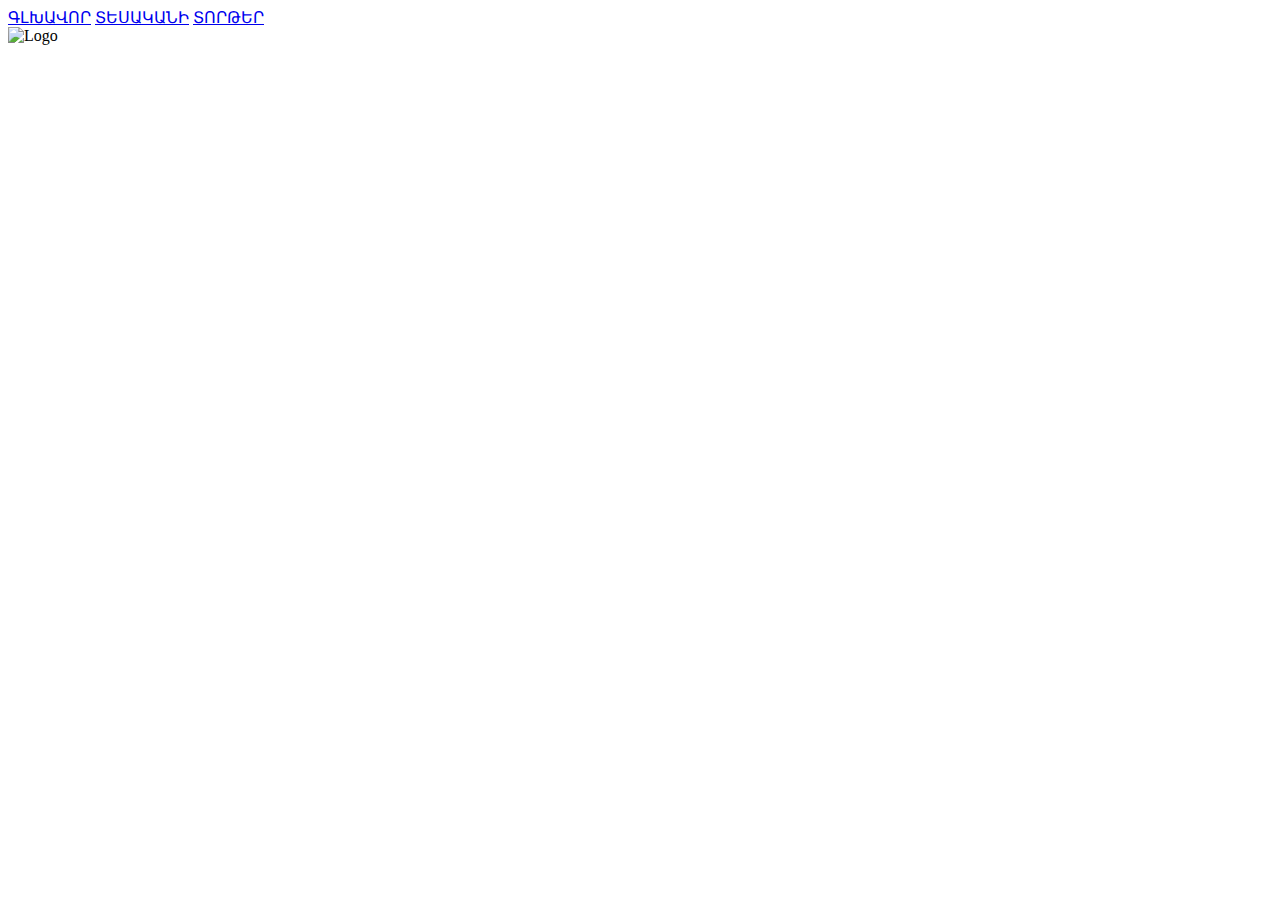
==== index.html @ 01a0c343 "Update index.html" ====
<!DOCTYPE html>
<html lang="en">
<head>
    <meta charset="UTF-8">
    <meta name="viewport" content="width=device-width, initial-scale=1.0">
    <link rel="stylesheet" href="style.css">
    <title>C'est La Vie</title>
</head>
<body>
    <div class="navcontainer">
        <a href="#">ԳԼԽԱՎՈՐ</a>
        <a href="#">ՏԵՍԱԿԱՆԻ</a>
        <a href="#">ՏՈՐԹԵՐ</a>
    </div>

    <div class="logocontainer">
        <img src="img/logopng2x.png" alt="Logo">
    </div>

    <div class="menucontainer">
        <div class="product-container">
            <div class="card"></div>
            <div class="card"></div>
            <div class="card"></div>
            <div class="card"></div>
            <div class="card"></div>
            <div class="card"></div>
            <div class="card"></div>
            <div class="card"></div>
            <div class="card"></div>
            <div class="card"></div>
        </div>
    </div>
</body>
</html>
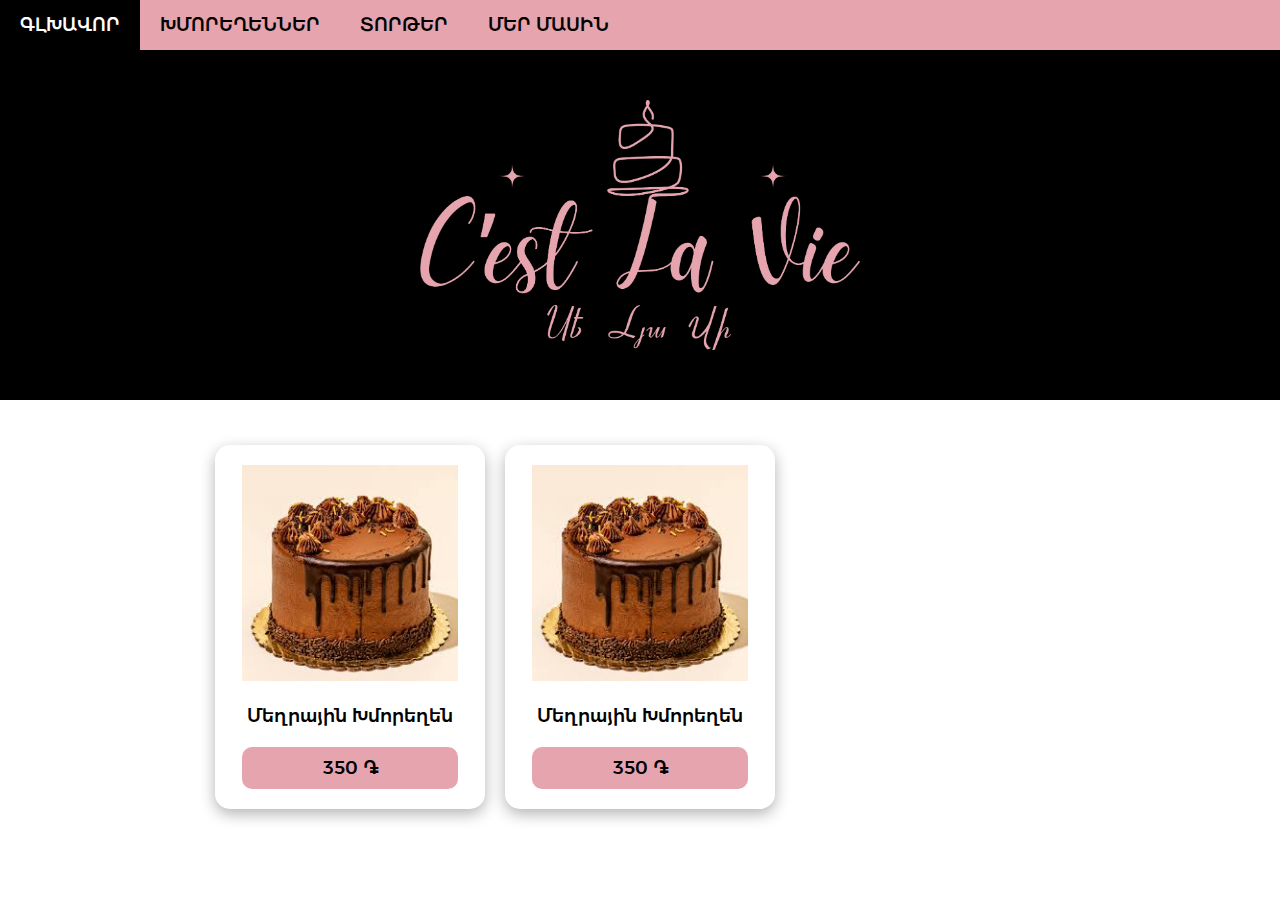
==== commit c85f93f8: "Add files via upload" ====
--- a/index.html
+++ b/index.html
@@ -1,35 +1,80 @@
 <!DOCTYPE html>
-<html lang="en">
+<html lang="ru">
 <head>
     <meta charset="UTF-8">
     <meta name="viewport" content="width=device-width, initial-scale=1.0">
+    <title>C'est La Vie</title>
     <link rel="stylesheet" href="style.css">
-    <title>C'est La Vie</title>
 </head>
 <body>
-    <div class="navcontainer">
-        <a href="#">ԳԼԽԱՎՈՐ</a>
-        <a href="#">ՏԵՍԱԿԱՆԻ</a>
-        <a href="#">ՏՈՐԹԵՐ</a>
+
+
+
+
+
+
+
+    <div class="navbar">
+        <a href="#" style="background-color: black; color: white;">ԳԼԽԱՎՈՐ</a>
+
+        <a href="#">ԽՄՈՐԵՂԵՆՆԵՐ</a>
+
+        <div class="dropdown-container">
+            <a href="#" class="dropdown-btn">ՏՈՐԹԵՐ</a>
+            <ul class="dropdown-menu">
+                <li><a href="#">ՄՐԳԱՅԻՆ</a></li>
+                <li><a href="#">ՇՈԿՈԼԱԴԵ</a></li>
+                <li><a href="#">ՊԱՏՎԵՐՈՎ</a></li>
+            </ul>
+        </div>
+
+        <a href="#">ՄԵՐ ՄԱՍԻՆ</a> 
+
     </div>
+
+
+
+
+
+
 
     <div class="logocontainer">
         <img src="img/logopng2x.png" alt="Logo">
     </div>
 
+
+
+  
+
     <div class="menucontainer">
         <div class="product-container">
-            <div class="card"></div>
-            <div class="card"></div>
-            <div class="card"></div>
-            <div class="card"></div>
-            <div class="card"></div>
-            <div class="card"></div>
-            <div class="card"></div>
-            <div class="card"></div>
-            <div class="card"></div>
-            <div class="card"></div>
+            <div class="card">
+                <div class="slide"><img src="download.jpg" alt="Картинка 1"></div>
+                <div class="productname">Մեղրային Խմորեղեն</div>
+                <div class="productprice">350 ֏</div>
+            </div>
+
+
+            <div class="card">
+                <div class="slide"><img src="download.jpg" alt="Картинка 1"></div>
+                <div class="productname">Մեղրային Խմորեղեն</div>
+                <div class="productprice">350 ֏</div>
+            </div>
+
+
         </div>
     </div>
+
+
+
+
+
+
+
+
+
+
+
+    <script src="script.js"></script>
 </body>
 </html>
--- a/style.css
+++ b/style.css
@@ -0,0 +1,371 @@
+* {
+    margin: 0;
+    padding: 0;
+}
+
+
+
+
+
+
+@font-face {
+    font-family: mlight;
+    src: url(fonts/Montsrratarm-Light.otf);
+}
+@font-face {
+    font-family: mmedium;
+    src: url(fonts/Montserratarm-Medium.otf);
+}
+
+
+
+
+
+
+
+
+
+
+
+
+
+
+
+
+
+
+
+
+
+
+
+.navbar {
+    background: #E5A4AE;
+    display: flex;
+    justify-content: flex-start;
+    align-items: center;
+    width: 100%;
+    height: 50px;
+}
+
+.navbar a {
+    all: unset;
+    display: flex;
+    justify-content: center;
+    align-items: center;
+    color: black;
+    height: 50px;
+    cursor: pointer;
+    font-size: 18px;
+    font-family: mmedium;
+    padding-left: 20px;
+    padding-right: 20px;
+    text-align: center;
+}
+
+.dropdown-container {
+    position: relative;
+}
+
+
+.dropdown-menu {
+    display: none;
+    position: absolute;
+    top: 50px;
+    left: 50%;
+    transform: translateX(-50%); 
+    list-style: none;
+}
+
+
+.dropdown-menu a {
+    font-family: mmedium;
+    color: black;
+    background-color: #E5A4AE;
+    display: flex;
+    justify-content: center;
+    align-items: center;
+}
+
+
+
+
+
+
+
+
+
+
+
+
+
+
+
+
+
+
+
+
+
+
+
+
+.logocontainer {
+    width: 100%;
+    height: 350px;
+    display: flex;
+    justify-content: center;
+    align-items: center;
+    background-color: black;
+}
+
+.logocontainer img {
+    height: 250px;
+    width: auto;
+}
+
+
+
+
+
+
+
+
+
+
+
+
+
+
+
+
+
+
+
+
+
+
+
+
+
+
+
+
+
+.menucontainer {
+    display: flex;
+    width: 100%;
+    height: auto;
+    margin-top: 25px;
+    justify-content: center;
+    align-items: center;
+    margin-bottom: 25px;
+}
+.product-container {
+    display: grid;
+    gap: 20px;
+    grid-template-columns: repeat(3, 1fr); /* 3 cards per row on PC */
+    justify-content: center;
+    align-items: center;
+    padding: 20px;
+    max-width: 1200px;
+    margin: 0 auto;
+}
+
+.card {
+    display: flex;
+    flex-direction: column;
+    width: 270px;
+    height: auto;
+    background-color: white;
+    justify-content: center;
+    align-items: center;
+    box-shadow: 0 5px 15px rgba(0, 0, 0, 0.3);
+    border-radius: 15px;
+}
+
+.slide {
+    width: 80%;
+    height: 50%;
+    overflow: hidden;
+    margin-top: 20px;
+}
+
+.slide img {
+    width: 100%;
+    height: 100%;
+    object-fit: cover;
+}
+
+.productname {
+    margin-top: 20px;
+    color: black;
+    font-family: mmedium;
+    font-size: 18px;
+}
+.productprice {
+    display: flex;
+    justify-content: center;
+    align-items: center;
+    background-color: #E5A4AE;
+    margin-top: 20px;
+    color: black;
+    font-family: mmedium;
+    font-size: 18px;
+    margin-bottom: 20px;
+    width: 80%;
+    padding-top: 10px;
+    padding-bottom: 10px;
+    border-radius: 10px;
+}
+
+
+
+
+
+
+
+
+
+
+
+
+
+
+
+
+
+
+
+
+
+@media (max-width: 300px) {
+    .navbar {
+        height: 30px;
+    }
+    .navbar a {
+        height: 30px;
+        font-size: 7px;
+        padding-left: 5px;
+        padding-right: 5px;
+    }
+    .dropdown-menu {
+        top: 30px;
+        background-color: #E5A4AE;
+    }
+    .logocontainer {
+        height: 150px;
+    }
+    .logocontainer img {
+        height: 100px;
+    }
+    .product-container {
+        grid-template-columns: repeat(1, 1fr);
+        max-width: 200px;
+    } 
+    .card {
+        width: 170px;
+    }
+    .productname {
+        font-size: 12px;
+    }
+    .productprice{
+        font-size: 12px;
+        padding-top: 7px;
+        padding-bottom: 7px;
+    }
+}
+
+
+
+
+@media (max-width: 500px) and (min-width: 300px) {
+    .navbar {
+        height: 50px;
+
+    }
+    .navbar a {
+        height: 50px;
+        font-size: 9.5px;
+        padding-left: 5px;
+        padding-right: 5px;
+    }
+    .dropdown-menu {
+        top: 50px;
+        background-color: #E5A4AE;
+    }
+    .logocontainer {
+        height: 200px;
+    }
+
+    .logocontainer img {
+        height: 150px;
+    }
+    .product-container {
+        grid-template-columns: repeat(2, 1fr);
+        max-width: 400px;
+    }
+    .card {
+        width: 150px;
+    }
+    .productname {
+        font-size: 11px;
+    }
+    .productprice{
+        font-size: 11px;
+        padding-top: 5px;
+        padding-bottom: 5px;
+    }
+    
+  
+    
+}
+
+
+
+@media (min-width: 500px) and (max-width: 1024px) {
+    .navbar {
+        height: 50px;
+    }
+    .navbar a {
+        height: 50px;
+        font-size: 14px;
+        padding-left: 17px;
+        padding-right: 17px;
+    }
+    .dropdown-menu {
+        top: 50px;
+        background-color: #E5A4AE;
+    }
+    .logocontainer{
+        height: 250px;
+    }
+    .logocontainer img {
+        height: 200px;
+    }
+    .product-container {
+        grid-template-columns: repeat(2, 1fr);
+        max-width: 400px;
+    }
+    .card {
+        width: 220px;
+    }
+    .productname {
+        font-size: 15px;
+    }
+    .productprice{
+        font-size: 15px;
+        padding-top: 8px;
+        padding-bottom: 8px;
+    }
+ 
+
+
+}
+
+
+
+
+
+
+
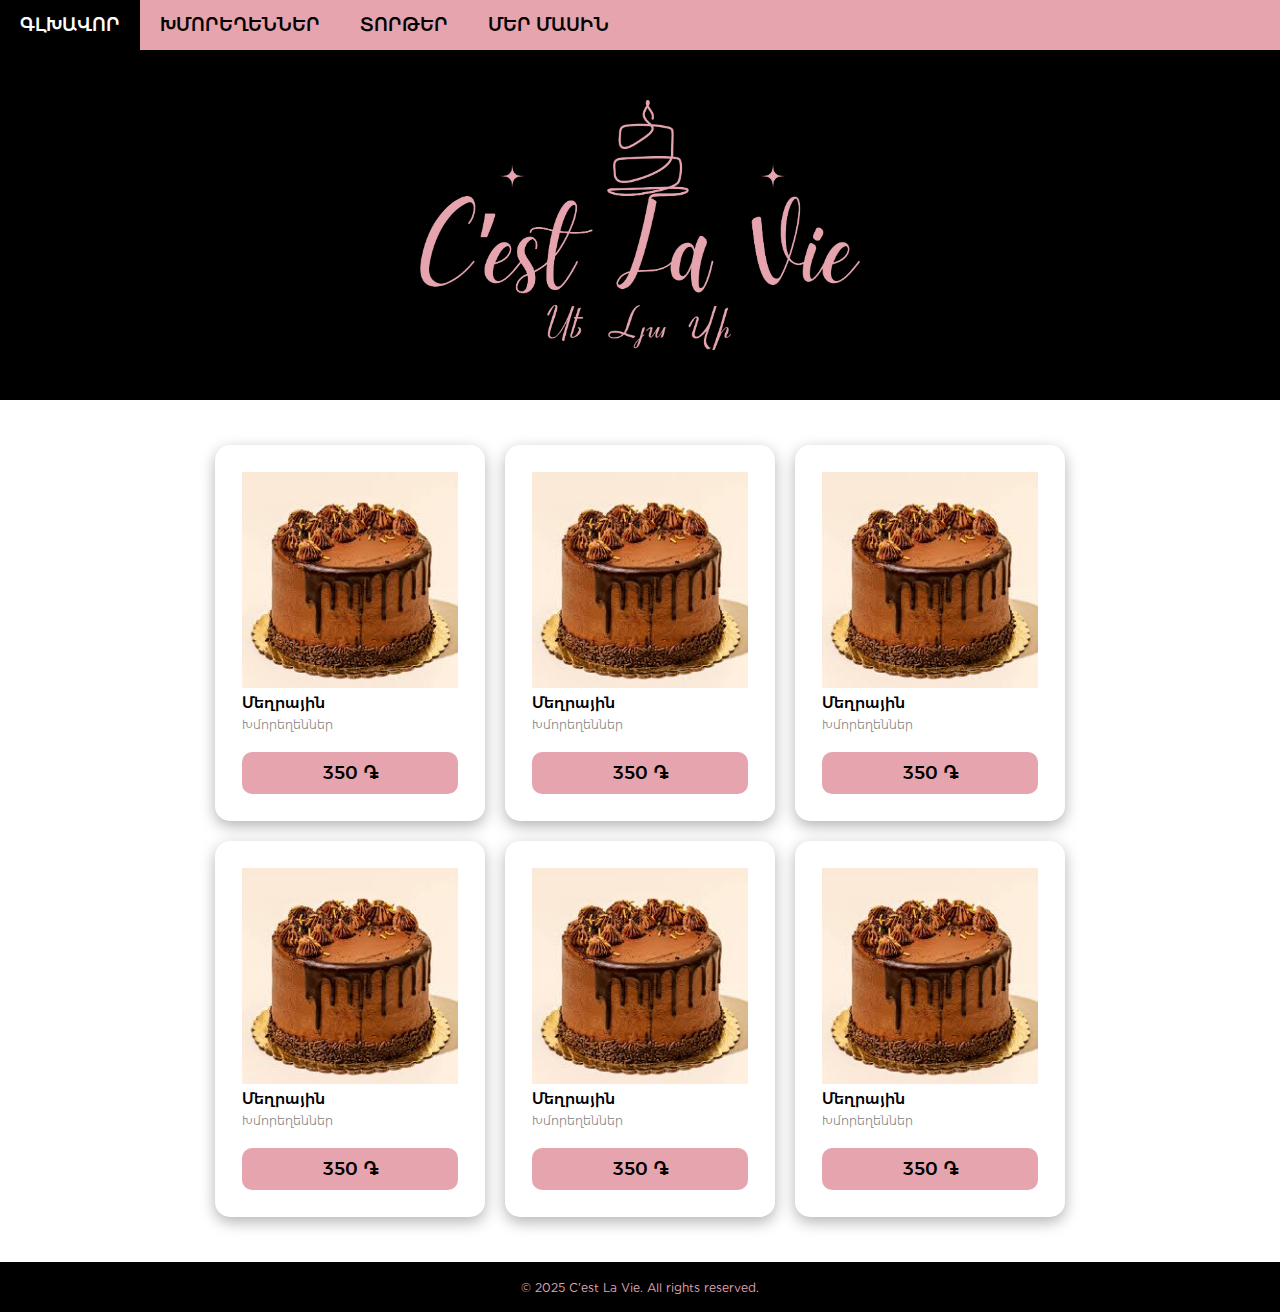
==== commit 78fc2f1d: "Add files via upload" ====
--- a/index.html
+++ b/index.html
@@ -48,22 +48,60 @@
 
     <div class="menucontainer">
         <div class="product-container">
+            
+
             <div class="card">
                 <div class="slide"><img src="download.jpg" alt="Картинка 1"></div>
-                <div class="productname">Մեղրային Խմորեղեն</div>
+                <div class="producttextcontainer"><div class="productname">Մեղրային</div></div>
+                <div class="producttextcontainer"><div class="productcategory">Խմորեղեններ</div></div>
                 <div class="productprice">350 ֏</div>
             </div>
 
+            <div class="card">
+                <div class="slide"><img src="download.jpg" alt="Картинка 1"></div>
+                <div class="producttextcontainer"><div class="productname">Մեղրային</div></div>
+                <div class="producttextcontainer"><div class="productcategory">Խմորեղեններ</div></div>
+                <div class="productprice">350 ֏</div>
+            </div>
 
             <div class="card">
                 <div class="slide"><img src="download.jpg" alt="Картинка 1"></div>
-                <div class="productname">Մեղրային Խմորեղեն</div>
+                <div class="producttextcontainer"><div class="productname">Մեղրային</div></div>
+                <div class="producttextcontainer"><div class="productcategory">Խմորեղեններ</div></div>
+                <div class="productprice">350 ֏</div>
+            </div>
+
+            <div class="card">
+                <div class="slide"><img src="download.jpg" alt="Картинка 1"></div>
+                <div class="producttextcontainer"><div class="productname">Մեղրային</div></div>
+                <div class="producttextcontainer"><div class="productcategory">Խմորեղեններ</div></div>
+                <div class="productprice">350 ֏</div>
+            </div>
+
+            <div class="card">
+                <div class="slide"><img src="download.jpg" alt="Картинка 1"></div>
+                <div class="producttextcontainer"><div class="productname">Մեղրային</div></div>
+                <div class="producttextcontainer"><div class="productcategory">Խմորեղեններ</div></div>
+                <div class="productprice">350 ֏</div>
+            </div>
+
+            <div class="card">
+                <div class="slide"><img src="download.jpg" alt="Картинка 1"></div>
+                <div class="producttextcontainer"><div class="productname">Մեղրային</div></div>
+                <div class="producttextcontainer"><div class="productcategory">Խմորեղեններ</div></div>
                 <div class="productprice">350 ֏</div>
             </div>
 
 
         </div>
     </div>
+
+
+
+    <footer>
+        <div>© 2025 C'est La Vie. All rights reserved.</div>
+
+    </footer>
 
 
 
--- a/style.css
+++ b/style.css
@@ -7,15 +7,23 @@
 
 
 
-
 @font-face {
-    font-family: mlight;
-    src: url(fonts/Montsrratarm-Light.otf);
+    font-family: mlite;
+    src: url(fonts/Montserratarm-Light.otf);
 }
 @font-face {
     font-family: mmedium;
     src: url(fonts/Montserratarm-Medium.otf);
 }
+@font-face {
+    font-family: gbold;
+    src: url(fonts/gotham_bold.otf);
+}
+@font-face {
+    font-family: gbook;
+    src: url(fonts/gotham_book.otf);
+}
+
 
 
 
@@ -182,13 +190,19 @@
     align-items: center;
     box-shadow: 0 5px 15px rgba(0, 0, 0, 0.3);
     border-radius: 15px;
+    transition: transform 0.3s ease-in-out;
+    cursor: pointer;
+}
+
+.card:hover {
+    transform: scale(1.05); 
 }
 
 .slide {
-    width: 80%;
-    height: 50%;
+    width: 216px;
+    height: 216px;
     overflow: hidden;
-    margin-top: 20px;
+    margin-top: 27px;
 }
 
 .slide img {
@@ -197,11 +211,25 @@
     object-fit: cover;
 }
 
+.producttextcontainer {
+    display: flex;
+    align-items: center;
+    width: 100%;
+    height: auto;
+    margin-top: 5px;
+}
+
 .productname {
-    margin-top: 20px;
+    margin-left: 27px;
     color: black;
     font-family: mmedium;
-    font-size: 18px;
+    font-size: 15px;
+}
+.productcategory {
+    margin-left: 27px;
+    color: grey;
+    font-family: mlite;
+    font-size: 12px;
 }
 .productprice {
     display: flex;
@@ -212,21 +240,33 @@
     color: black;
     font-family: mmedium;
     font-size: 18px;
-    margin-bottom: 20px;
+    margin-bottom: 27px;
     width: 80%;
     padding-top: 10px;
     padding-bottom: 10px;
     border-radius: 10px;
-}
-
-
-
-
-
-
-
-
-
+
+}
+
+
+
+
+
+
+
+
+footer {
+    width: 100%;
+    height: 50px;
+    background-color: black;
+    display: flex;
+    flex-direction: column;
+    color: #E5A4AE;
+    font-family: gbook;
+    justify-content: center;
+    align-items: center;
+    font-size: 12px;
+}
 
 
 
@@ -265,15 +305,39 @@
     } 
     .card {
         width: 170px;
+        border-radius: 14.17px;
+    }
+    .card:hover {
+        transform: none; 
+    }
+    .slide {
+        width: 136px;
+        height: 136px;
+        margin-top: 17px;
+    }
+    .producttextcontainer {
+        margin-top: 3.4px;
     }
     .productname {
-        font-size: 12px;
+        font-size: 11.33px;
+        margin-left: 17px;
+    }
+    .productcategory {
+        margin-left: 17px;
+        font-size: 10.2px;
     }
     .productprice{
-        font-size: 12px;
-        padding-top: 7px;
-        padding-bottom: 7px;
-    }
+        margin-top: 13.6px;
+        margin-bottom: 17px;
+        font-size: 11.33px;
+        padding-top: 6.23px;
+        padding-bottom: 6.23px;
+        border-radius: 6.23;
+    }
+    footer {
+        font-size: 9px;
+    }
+    
 }
 
 
@@ -307,14 +371,34 @@
     }
     .card {
         width: 150px;
+        border-radius: 12.5px;
+    }
+    .card:hover {
+        transform: none; 
+    }
+    .slide {
+        width: 120px;
+        height: 120px;
+        margin-top: 15px;
+    }
+    .producttextcontainer {
+        margin-top: 3px;
     }
     .productname {
-        font-size: 11px;
+        font-size: 10px;
+        margin-left: 15px;
+    }
+    .productcategory {
+        margin-left: 15px;
+        font-size: 9px;
     }
     .productprice{
-        font-size: 11px;
-        padding-top: 5px;
-        padding-bottom: 5px;
+        margin-top: 12px;
+        margin-bottom: 15px;
+        font-size: 10px;
+        padding-top: 5.5px;
+        padding-bottom: 5.5px;
+        border-radius: 5.5;
     }
     
   
@@ -349,14 +433,34 @@
     }
     .card {
         width: 220px;
+        border-radius: 18.33px;
+    }
+    .card:hover {
+        transform: none; 
+    }
+    .slide {
+        width: 176px;
+        height: 176px;
+        margin-top: 22px;
+    }
+    .producttextcontainer {
+        margin-top: 4.4px;
     }
     .productname {
-        font-size: 15px;
+        font-size: 14.67px;
+        margin-left: 22px;
+    }
+    .productcategory {
+        margin-left: 22px;
+        font-size: 13.2px;
     }
     .productprice{
-        font-size: 15px;
-        padding-top: 8px;
-        padding-bottom: 8px;
+        margin-top: 17.6px;
+        margin-bottom: 22px;
+        font-size: 14.67px;
+        padding-top: 8.07px;
+        padding-bottom: 8.07px;
+        border-radius: 8.07;
     }
  
 
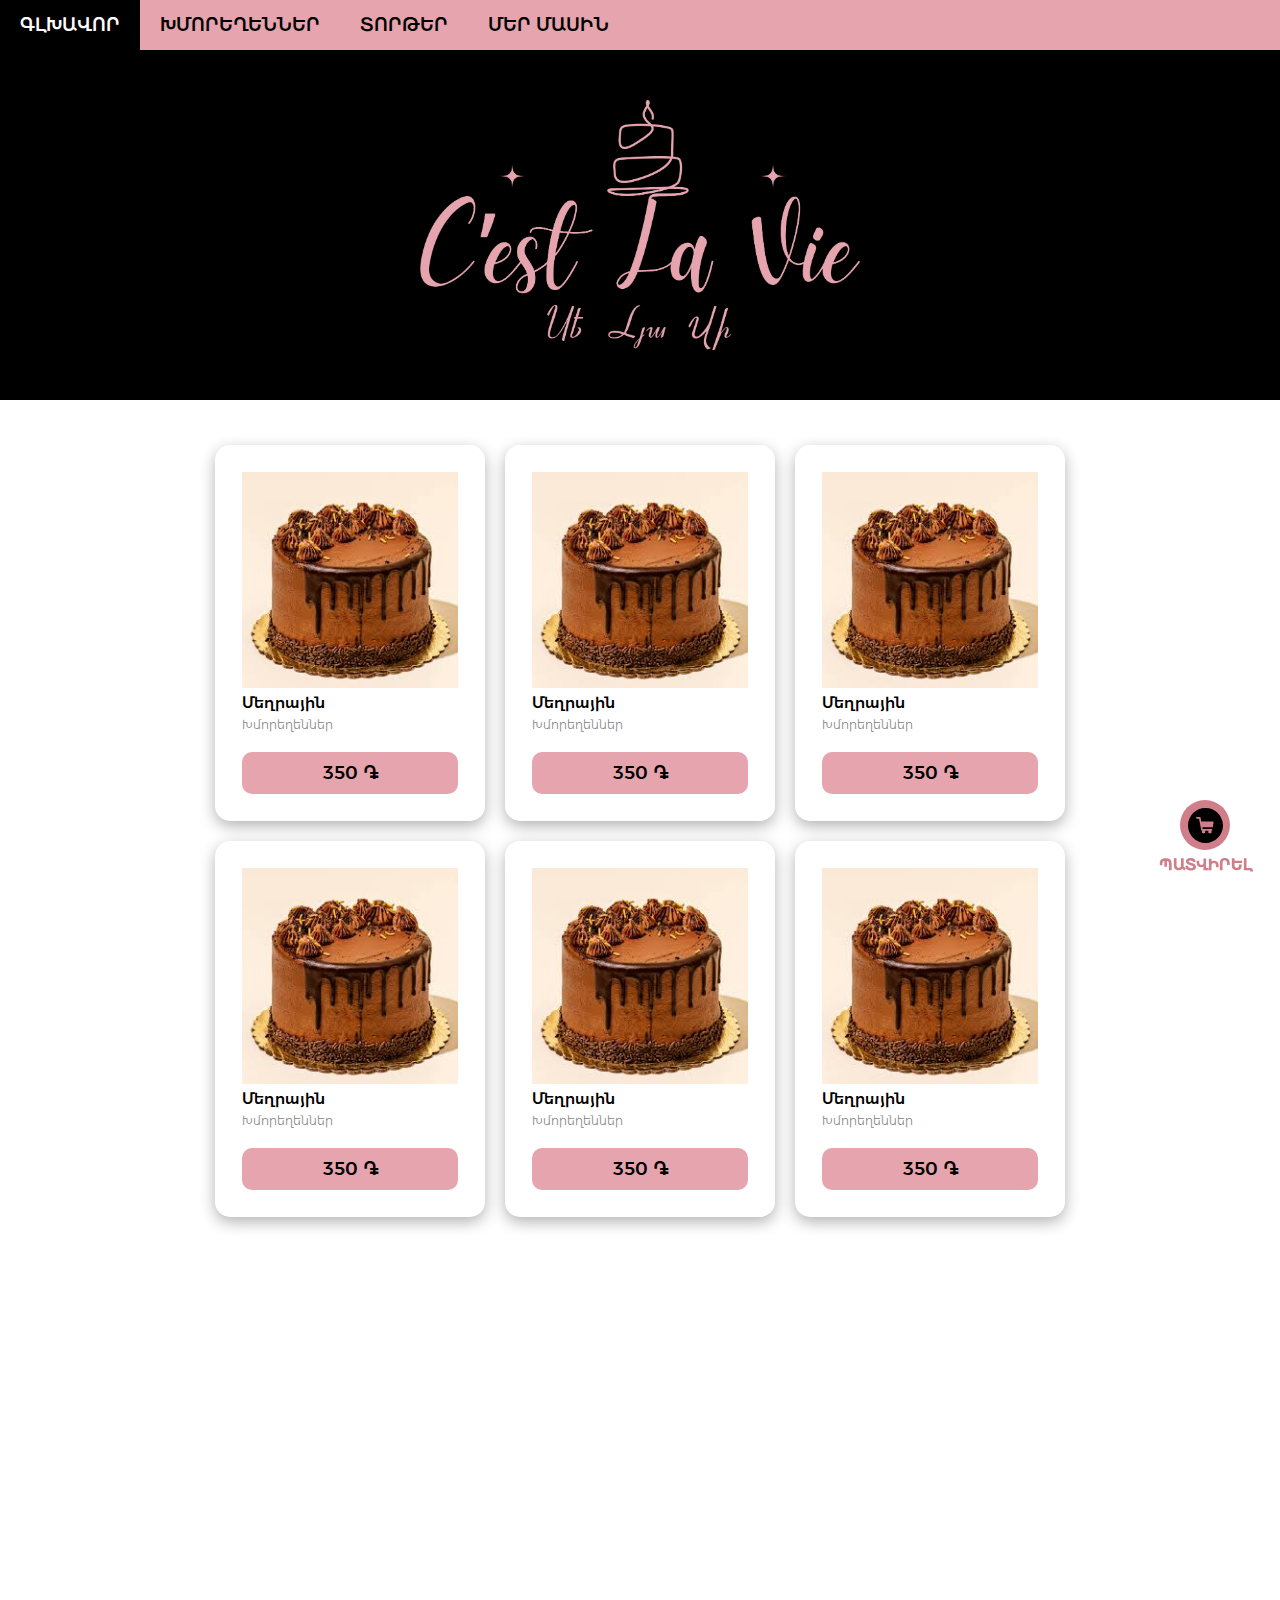
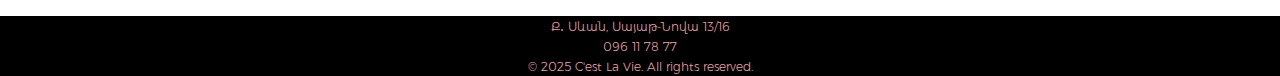
==== commit 4006eb01: "Add files via upload" ====
--- a/index.html
+++ b/index.html
@@ -7,6 +7,30 @@
     <link rel="stylesheet" href="style.css">
 </head>
 <body>
+
+
+
+
+
+
+    <div class="social-container">
+        <div class="circle main" onclick="toggleMenu()">
+            <img src="ordericons/order.svg" alt="Order">
+        </div>
+        <div class="circle hidden viber">
+            <img src="ordericons/whats.svg" alt="WhatsApp">
+        </div>
+        <div class="circle hidden viber">
+            <img src="ordericons/viber.svg" alt="Viber">
+        </div>
+        <div class="circle hidden instagram">
+            <img src="ordericons/inst.svg" alt="Instagram">
+        </div>
+        <div class="circle hidden facebook">
+            <img src="ordericons/face.svg" alt="Facebook">
+        </div>
+        <p class="contact-text">ՊԱՏՎԻՐԵԼ</p>
+    </div>
 
 
 
@@ -98,7 +122,21 @@
 
 
 
+
+
+    <iframe 
+        src="https://www.google.com/maps/embed?pb=!1m14!1m8!1m3!1d10000!2d44.95786!3d40.54628!3m2!1i1024!2i768!4f2.1!3m3!1m2!1s0x0%3A0x0!2zNDDCsDMyJzQ2LjYiTiA0NMKwNTcnMjguMyJF!5e0!3m2!1sru!2s!4v1711470000000" 
+        width="100%" height="350" style="border:0;" allowfullscreen="" loading="lazy" 
+        referrerpolicy="no-referrer-when-downgrade">
+    </iframe>
+
+
+
+
+
     <footer>
+        <div class="footerdiv"><div>Ք․ Սևան, Սայաթ-Նովա 13/16</div></div>
+        <div class="footerdiv">096 11 78 77</div>
         <div>© 2025 C'est La Vie. All rights reserved.</div>
 
     </footer>
--- a/style.css
+++ b/style.css
@@ -28,6 +28,86 @@
 
 
 
+
+
+
+
+
+.social-container {
+    position: fixed;
+    bottom: 50px;
+    right: 50px;
+    width: 50px;
+    height: 50px;
+    z-index: 1000;
+}
+
+
+.circle {
+    width: 50px;
+    height: 50px;
+    border-radius: 50%;
+    display: flex;
+    justify-content: center;
+    align-items: center;
+    background-color: #d07e8a; /* WhatsApp */
+    cursor: pointer;
+    position: absolute;
+    transition: transform 0.4s ease-in-out, opacity 0.3s;
+}
+
+.circle img {
+    width: 35px;
+    height: 35px;
+}
+
+.main {
+    position: relative;
+    z-index: 10;
+}
+
+.hidden {
+    opacity: 0;
+    transform: translateY(0);
+    pointer-events: none;
+}
+
+.viber {
+    background-color: #d07e8a;
+    top: 0;
+    display: flex;
+    justify-content: center;
+    align-items: center;
+}
+
+.instagram {
+    background-color: #d07e8a;
+    top: 0;
+    display: flex;
+    justify-content: center;
+    align-items: center;
+}
+
+.facebook {
+    background-color: #d07e8a;
+    top: 0;
+    display: flex;
+    justify-content: center;
+    align-items: center;
+}
+.contact-text {
+    position: absolute;
+    top: 50px; /* Расстояние ниже WhatsApp */
+    left: 50%;
+    transform: translateX(-50%);
+    font-size: 15px;
+    font-family: mmedium;
+    margin-top: 5px;
+    color: #d07e8a;
+    font-weight: bold;
+    text-align: center;
+    white-space: nowrap;
+}
 
 
 
@@ -257,7 +337,7 @@
 
 footer {
     width: 100%;
-    height: 50px;
+    height: 60px;
     background-color: black;
     display: flex;
     flex-direction: column;
@@ -266,7 +346,30 @@
     justify-content: center;
     align-items: center;
     font-size: 12px;
-}
+    gap: 5px;
+}
+
+
+footer div {
+    font-family: mlite;
+}
+
+.footerdiv {
+    display: flex;
+    flex-direction: row;
+}
+
+
+
+
+
+
+
+
+
+
+
+
 
 
 
@@ -337,6 +440,13 @@
     footer {
         font-size: 9px;
     }
+    iframe {
+        height: 150px;
+    }
+    *{
+        cursor: default;
+    }
+    
     
 }
 
@@ -400,9 +510,34 @@
         padding-bottom: 5.5px;
         border-radius: 5.5;
     }
+    iframe {
+        height: 200px;
+    }
+    .social-container {
+        width: 40px;
+        height: 40px;
+        bottom: 30px;
+        right: 30px;
+    }
     
-  
+    .circle {
+        width: 40px;
+        height: 40px;
+    }
     
+    .circle img {
+        width: 25px;
+        height: 25px;
+    }
+
+    .contact-text {
+        font-size: 12px;
+        margin-top: -3px;
+    }
+    *{
+        cursor: default;
+    }
+      
 }
 
 
@@ -462,6 +597,33 @@
         padding-bottom: 8.07px;
         border-radius: 8.07;
     }
+    iframe {
+        height: 300px;
+    }
+    .social-container {
+        width: 45px;
+        height: 45px;
+        bottom: 35px;
+        right: 35px;
+    }
+    
+    .circle {
+        width: 45px;
+        height: 45px;
+    }
+    
+    .circle img {
+        width: 30px;
+        height: 30px;
+    }
+
+    .contact-text {
+        font-size: 14px;
+        margin-top: -1px;
+    }
+    *{
+        cursor: default;
+    }
  
 
 
@@ -473,3 +635,10 @@
 
 
 
+
+
+
+
+
+
+
